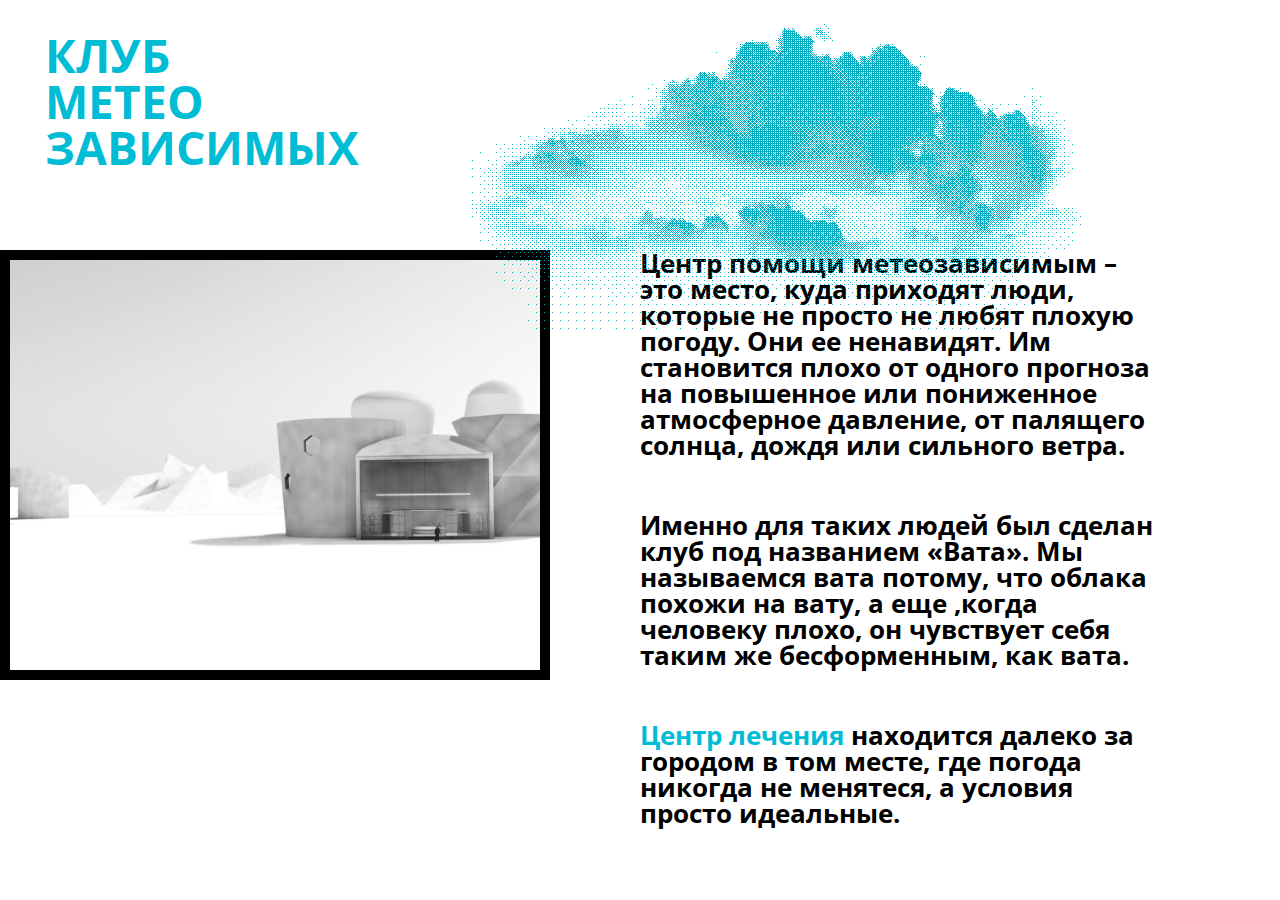
==== mainpage.html @ 96b7094d "started againnn" ====
<!DOCTYPE html>
<html>
  <head>
    <meta charset="utf-8">
    <title>клуб вата</title>
    <link rel="stylesheet" href="stylesheets/style.css">
  </head>
  <body>
    <section class="about">
      <h1>КЛУБ <br>МЕТЕО <br>ЗАВИСИМЫХ</h1>
      <img src="images/cloud.png" alt="" class="cloud">
      <figure></figure>
      <div class="texts">
        <p>Центр помощи метеозависимым – это место, куда приходят люди, которые не просто не любят плохую погоду. Они ее ненавидят.  Им становится плохо от одного прогноза на повышенное или пониженное атмосферное давление, от палящего солнца, дождя или сильного ветра.</p>
        <p>Именно для таких людей был сделан клуб под названием «Вата». Мы называемся вата потому, что облака похожи на вату, а еще ,когда человеку плохо, он чувствует себя таким же бесформенным, как вата.</p>
        <p><a href="">Центр лечения</a> находится далеко за городом в том месте, где погода никогда не менятеся, а условия просто идеальные.</p>
      </div>
    </section>
  </body>
</html>
---- stylesheets/style.css ----
@import 'reset.css';
@import url('https://fonts.googleapis.com/css?family=Open+Sans:400,700&subset=cyrillic');
@import 'font-awesome.css';

/*@import 'main.css';
@import 'top.css';
@import 'plan.css';
@import 'lower.css';*/
@import 'all.css';
@import 'about.css';
@import 'stages.css';
@import 'top_plans.css';
@import 'low_plans.css';
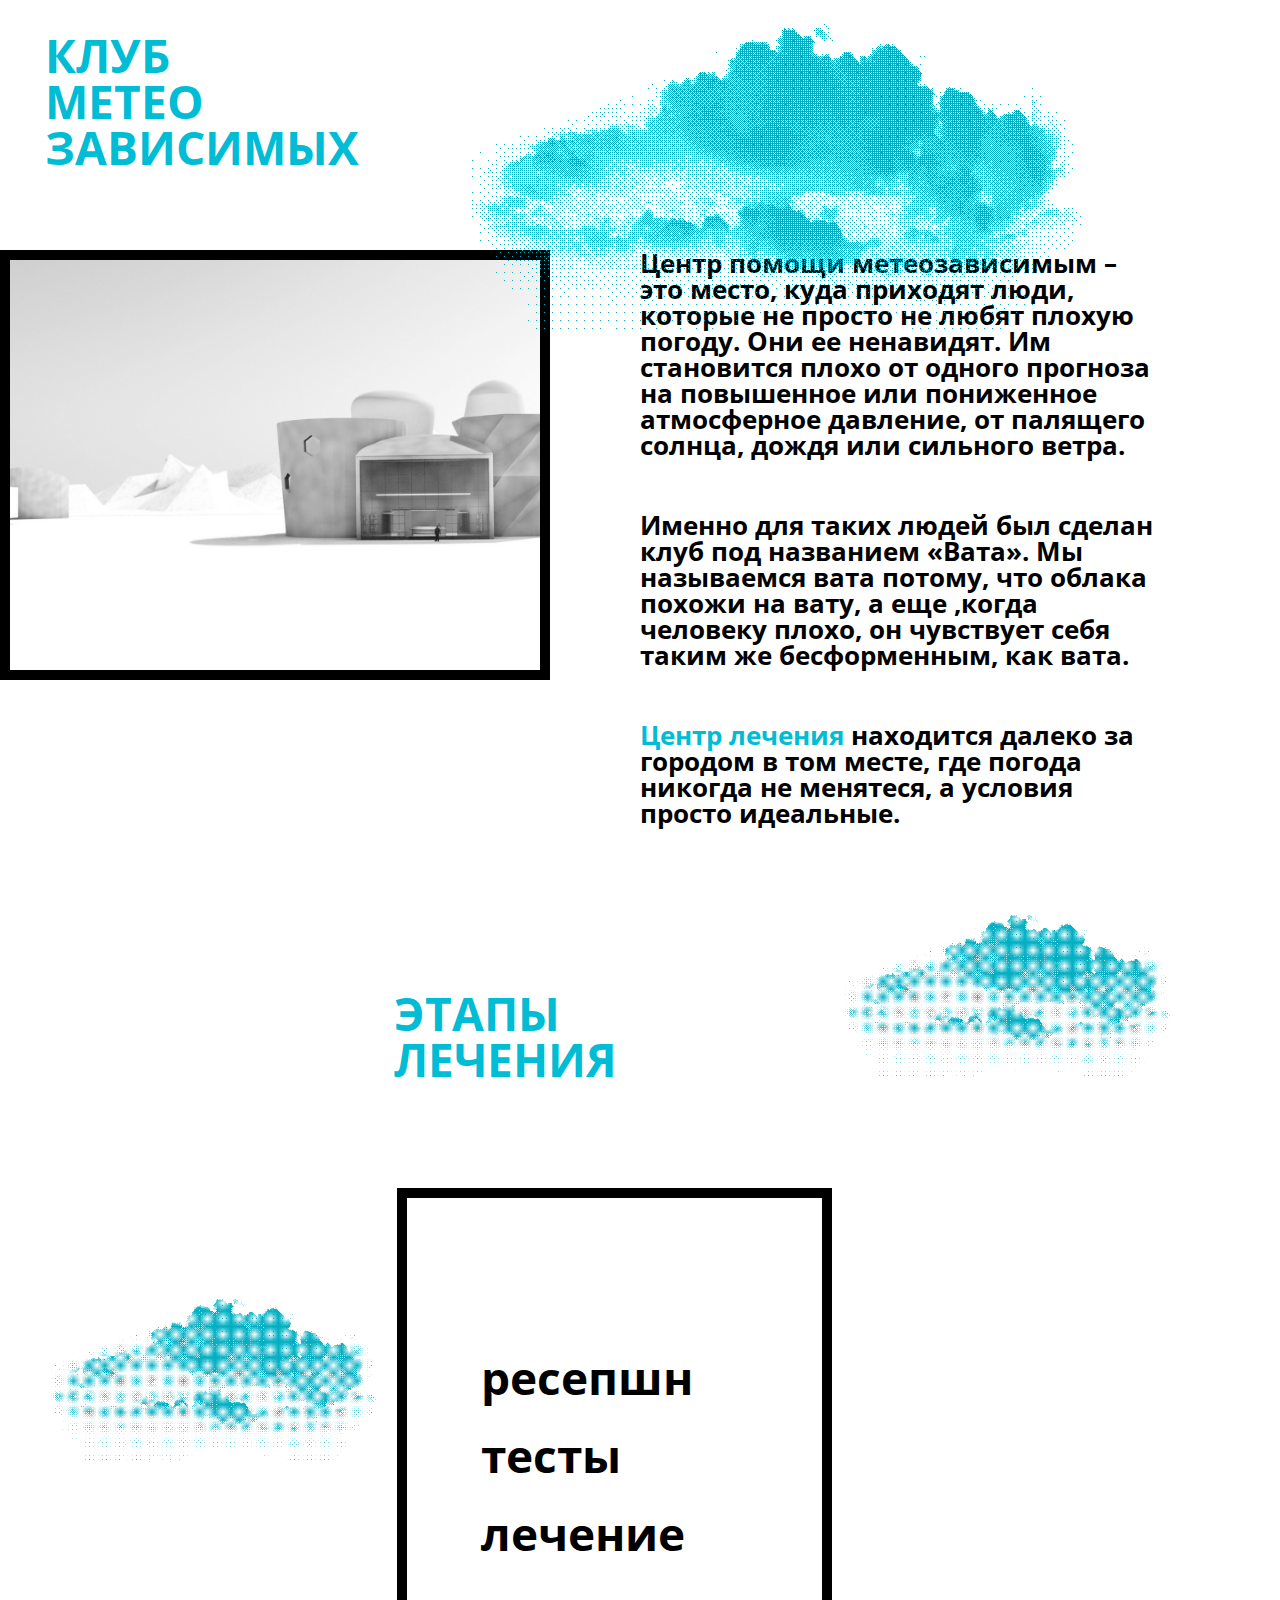
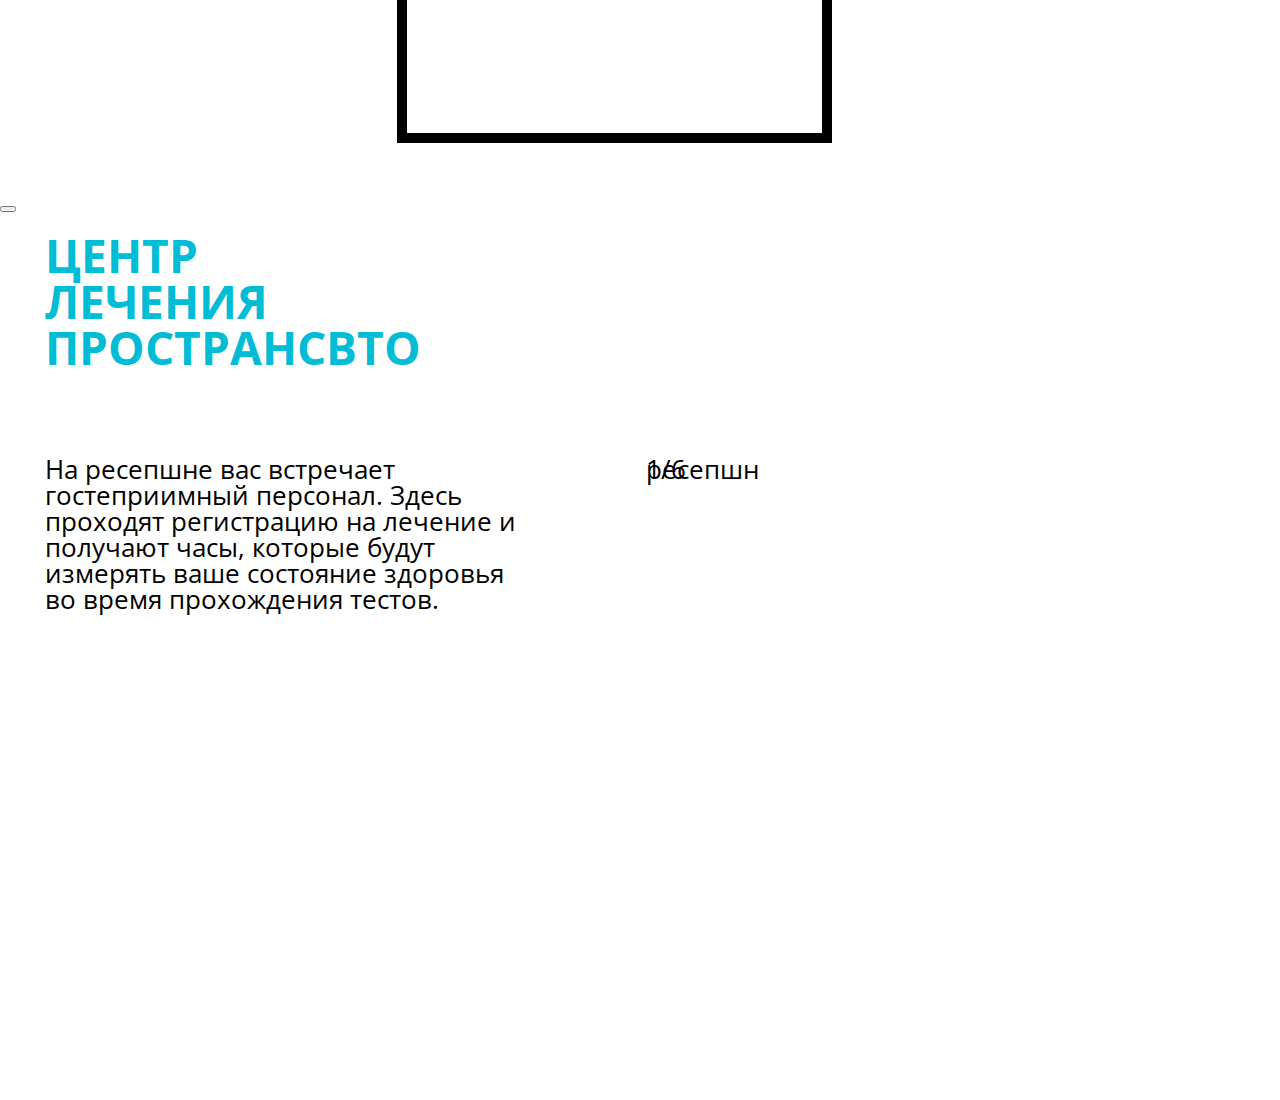
==== commit f8a01e76: "2 sections" ====
--- a/mainpage.html
+++ b/mainpage.html
@@ -4,6 +4,9 @@
     <meta charset="utf-8">
     <title>клуб вата</title>
     <link rel="stylesheet" href="stylesheets/style.css">
+    <script src="javascripts/jquery.js" type="text/javascript"></script>
+    <script src="javascripts/hover.js" type="text/javascript"></script>
+
   </head>
   <body>
     <section class="about">
@@ -16,5 +19,47 @@
         <p><a href="">Центр лечения</a> находится далеко за городом в том месте, где погода никогда не менятеся, а условия просто идеальные.</p>
       </div>
     </section>
+
+    <section class="stages">
+      <h1 class="hStage">ЭТАПЫ <br>ЛЕЧЕНИЯ</h1>
+      <img src="images/cloud.png" alt="" class="cloud">
+      <img src="images/cloud.png" alt="" class="cloud">
+      <div class="stagesSqr">
+        <div>
+          <h1>ресепшн</h1>
+          <h1>
+            тесты
+            <ul>
+              <li>солнце</li>
+              <li>облака</li>
+              <li>дождь</li>
+              <li>буря</li>
+            </ul>
+          </h1>
+          <h1>лечение</h1>
+        </div>
+      </div>
+    </section>
+
+    <section class="top_plans">
+      <h1>ЦЕНТР <br>ЛЕЧЕНИЯ <br>ПРОСТРАНСВТО</h1>
+      <p>На ресепшне вас встречает гостеприимный персонал. Здесь проходят регистрацию на лечение и получают часы, которые будут измерять ваше состояние здоровья во время прохождения тестов.</p>
+      <figure class="plan"></figure>
+      <div class="navTop">
+        <p>1/6</p>
+        <figure class="smallPlan"></figure>
+        <p>ресепшн</p>
+      </div>
+      <div class="gallery">
+        <div class="photosTop">
+          <figure class="reception"></figure>
+          <figure class="sun"></figure>
+          <figure class="clouds"></figure>
+          <figure class="rain"></figure>
+          <figure class="storm"></figure>
+        </div>
+        <button></button>
+      </div>
+    </section>
   </body>
 </html>
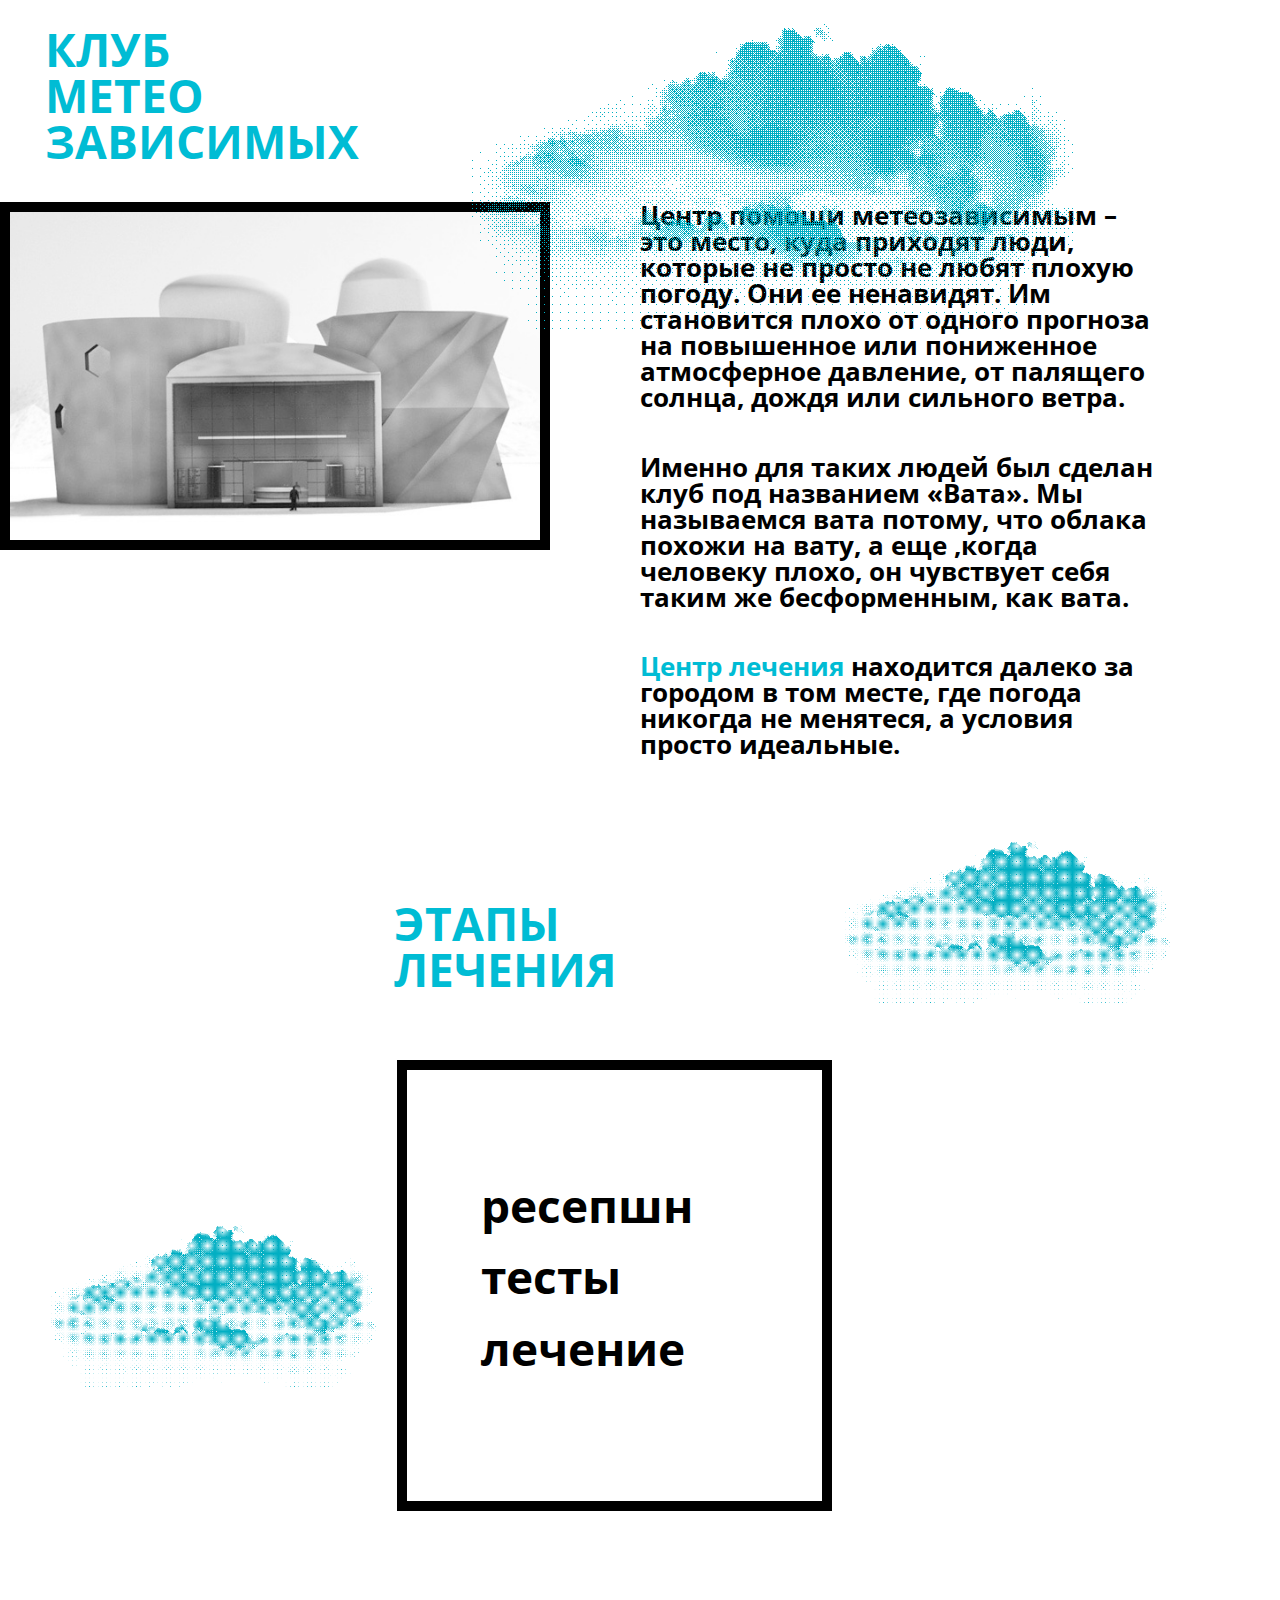
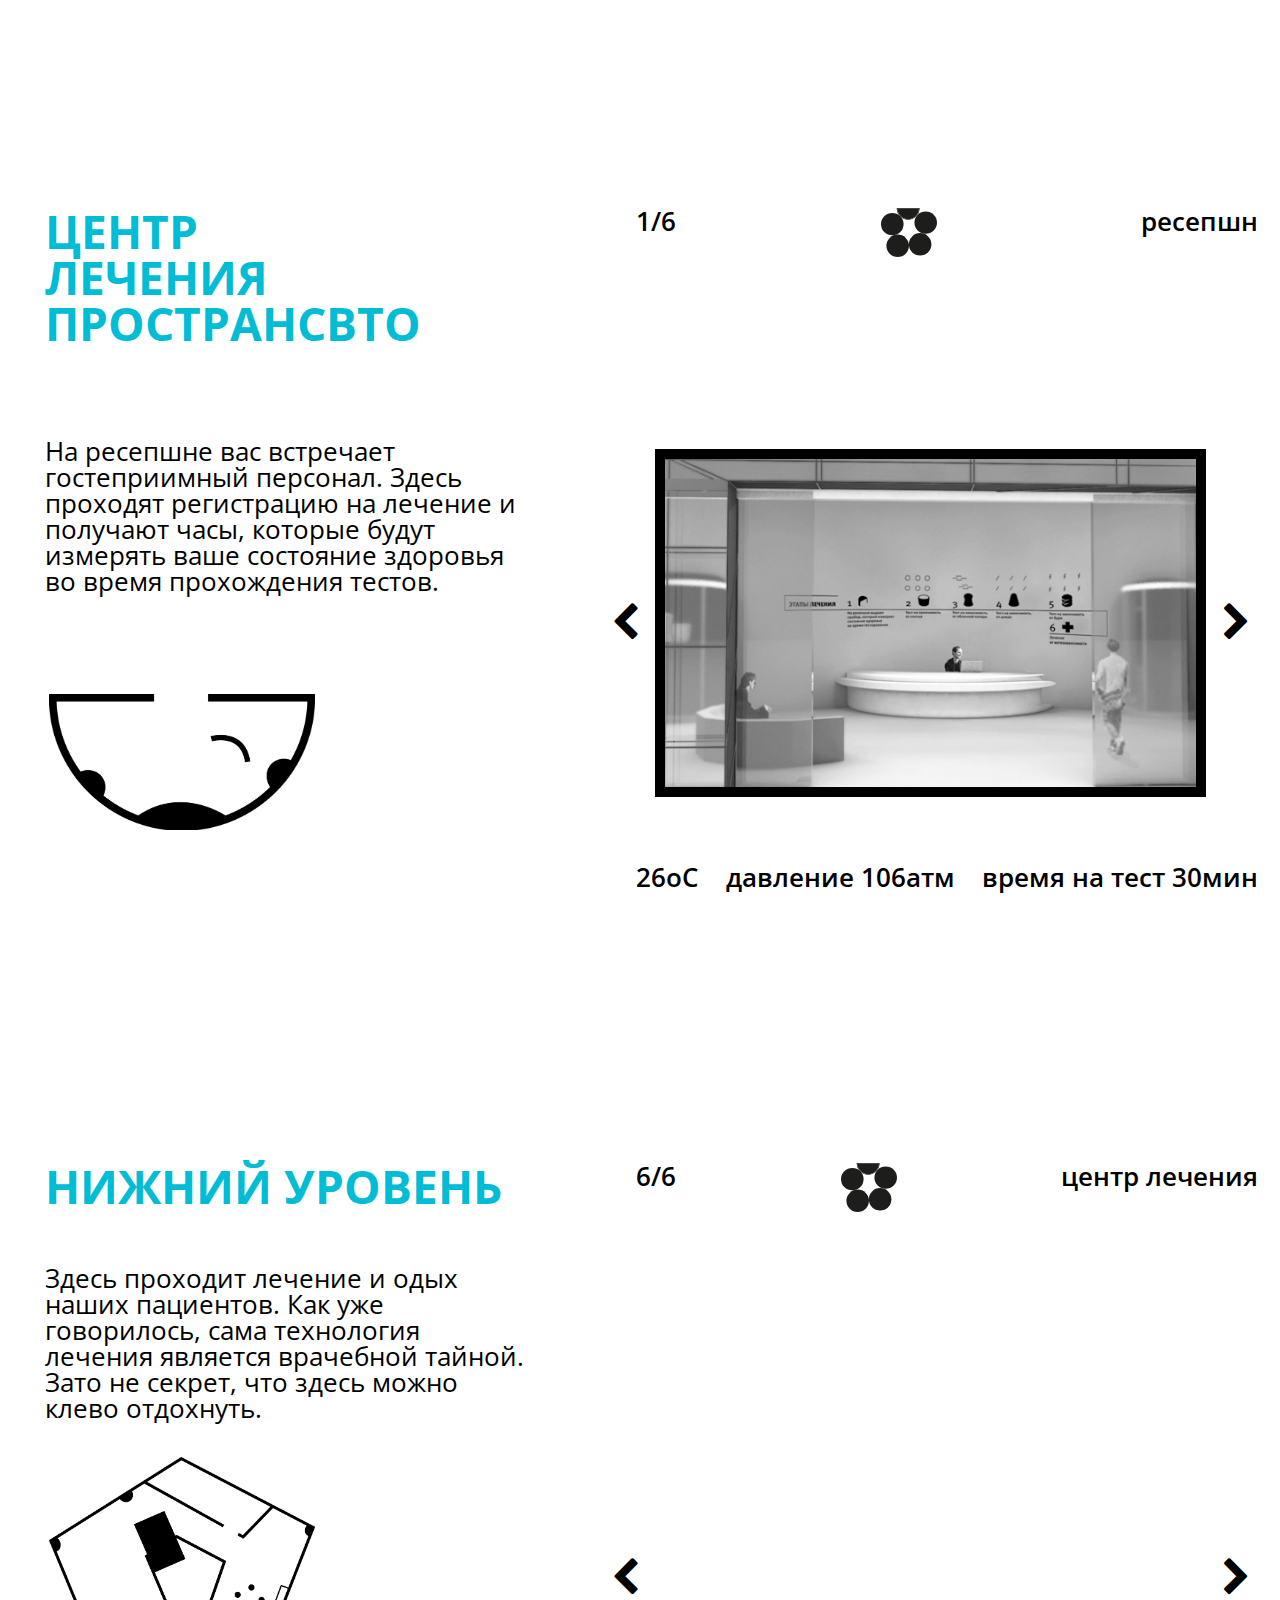
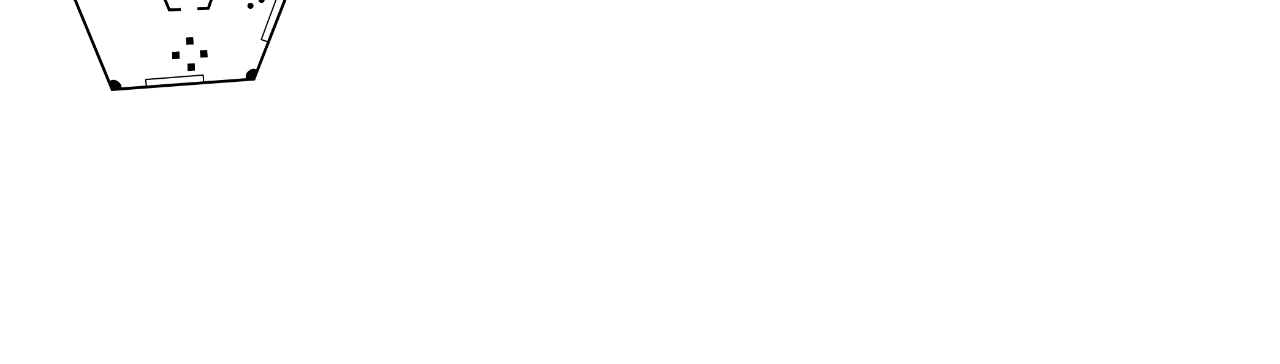
==== commit d3fb113d: "news" ====
--- a/mainpage.html
+++ b/mainpage.html
@@ -44,21 +44,43 @@
     <section class="top_plans">
       <h1>ЦЕНТР <br>ЛЕЧЕНИЯ <br>ПРОСТРАНСВТО</h1>
       <p>На ресепшне вас встречает гостеприимный персонал. Здесь проходят регистрацию на лечение и получают часы, которые будут измерять ваше состояние здоровья во время прохождения тестов.</p>
-      <figure class="plan"></figure>
-      <div class="navTop">
+      <figure class="reception_plan"></figure>
+      <div class="nav top">
         <p>1/6</p>
         <figure class="smallPlan"></figure>
         <p>ресепшн</p>
       </div>
+
       <div class="gallery">
-        <div class="photosTop">
-          <figure class="reception"></figure>
-          <figure class="sun"></figure>
-          <figure class="clouds"></figure>
-          <figure class="rain"></figure>
-          <figure class="storm"></figure>
-        </div>
-        <button></button>
+        <i class="fa fa-chevron-left" aria-hidden="true"></i>
+        <figure class="photosTop"></figure>
+        <i class="fa fa-chevron-right" aria-hidden="true"></i>
+      </div>
+
+      <div class="nav bottom">
+        <p>26оС</p>
+        <p>давление 106атм</p>
+        <p>время на тест 30мин</p>
+      </div>
+    </section>
+
+    <section class="low_plans">
+      <h1>НИЖНИЙ УРОВЕНЬ</h1>
+
+      <p>Здесь проходит лечение и одых наших пациентов. Как уже говорилось, сама технология лечения является врачебной тайной. Зато не секрет, что здесь можно клево отдохнуть.</p>
+
+      <figure class="low_plan"></figure>
+
+      <div class="nav top">
+        <p>6/6</p>
+        <figure class="smallPlanLow"></figure>
+        <p>центр лечения</p>
+      </div>
+
+      <div class="gallery">
+        <i class="fa fa-chevron-left" aria-hidden="true"></i>
+        <figure class="photosLow"></figure>
+        <i class="fa fa-chevron-right" aria-hidden="true"></i>
       </div>
     </section>
   </body>
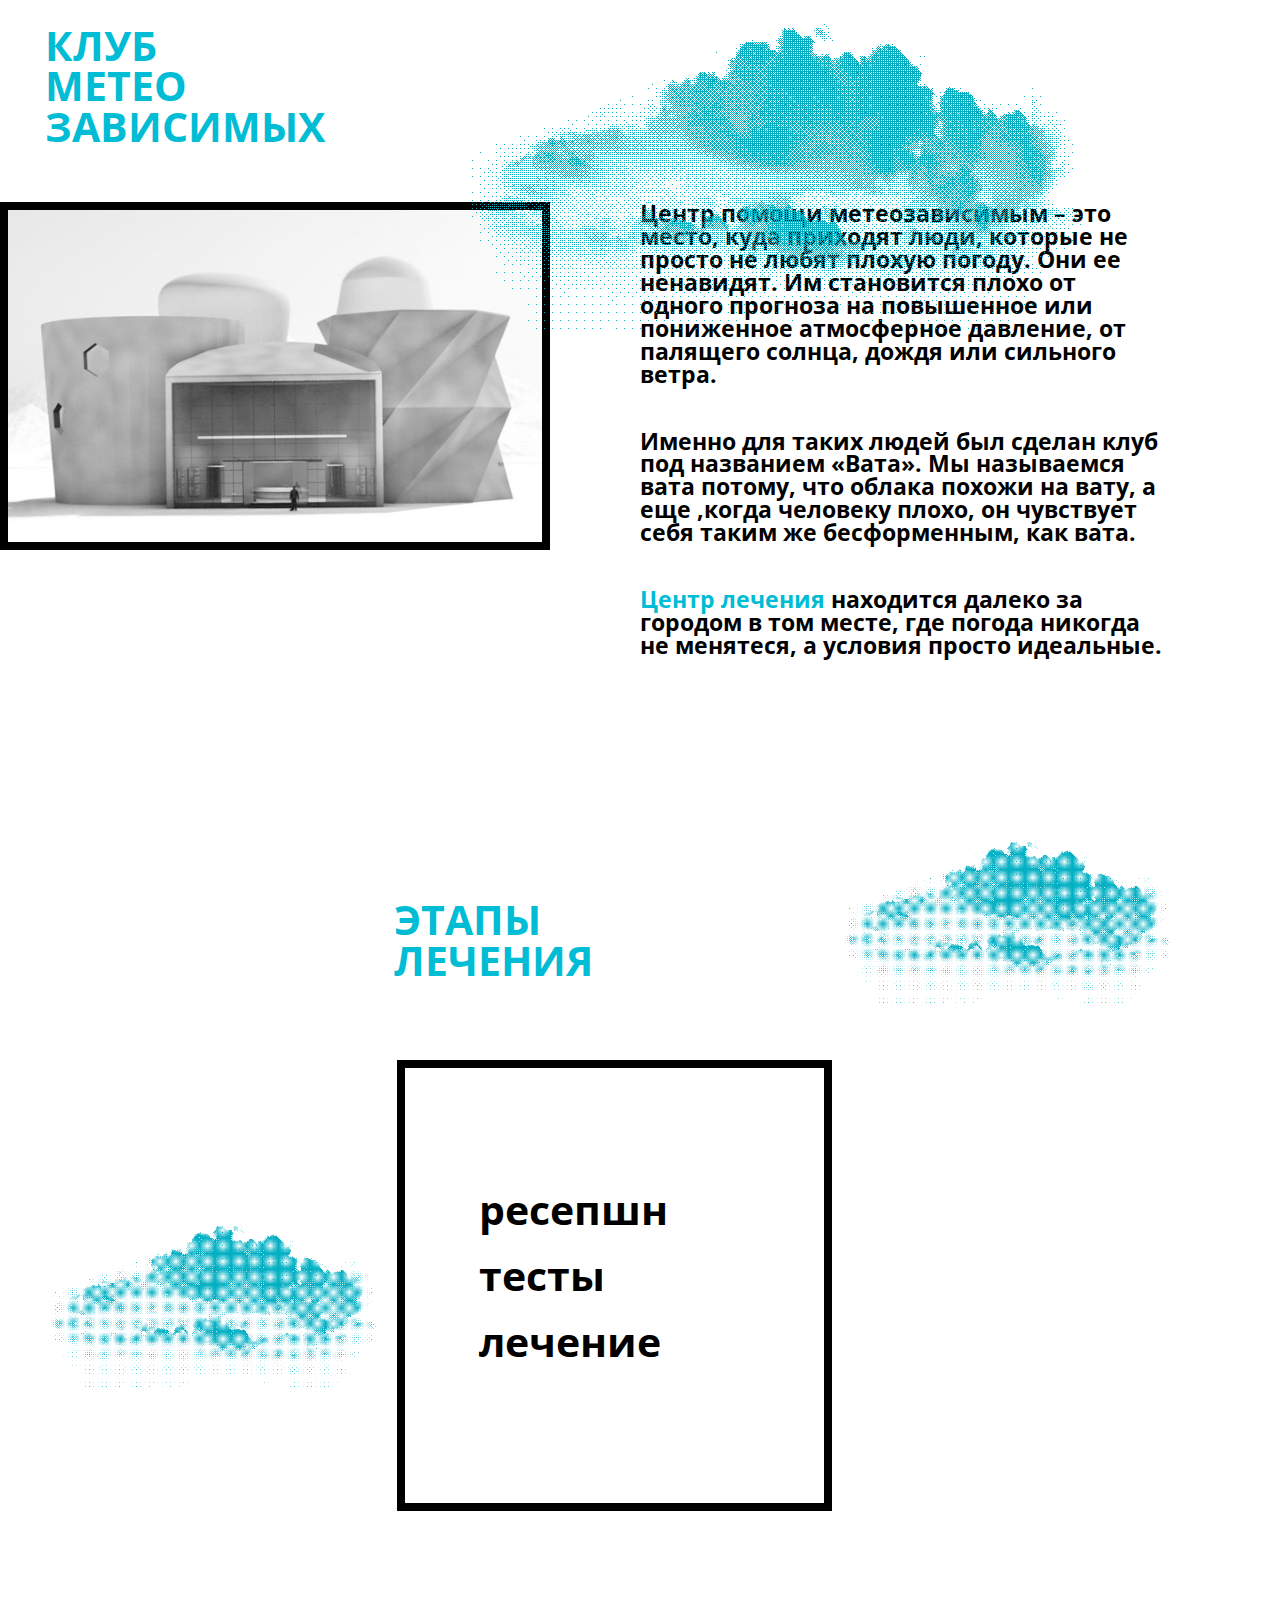
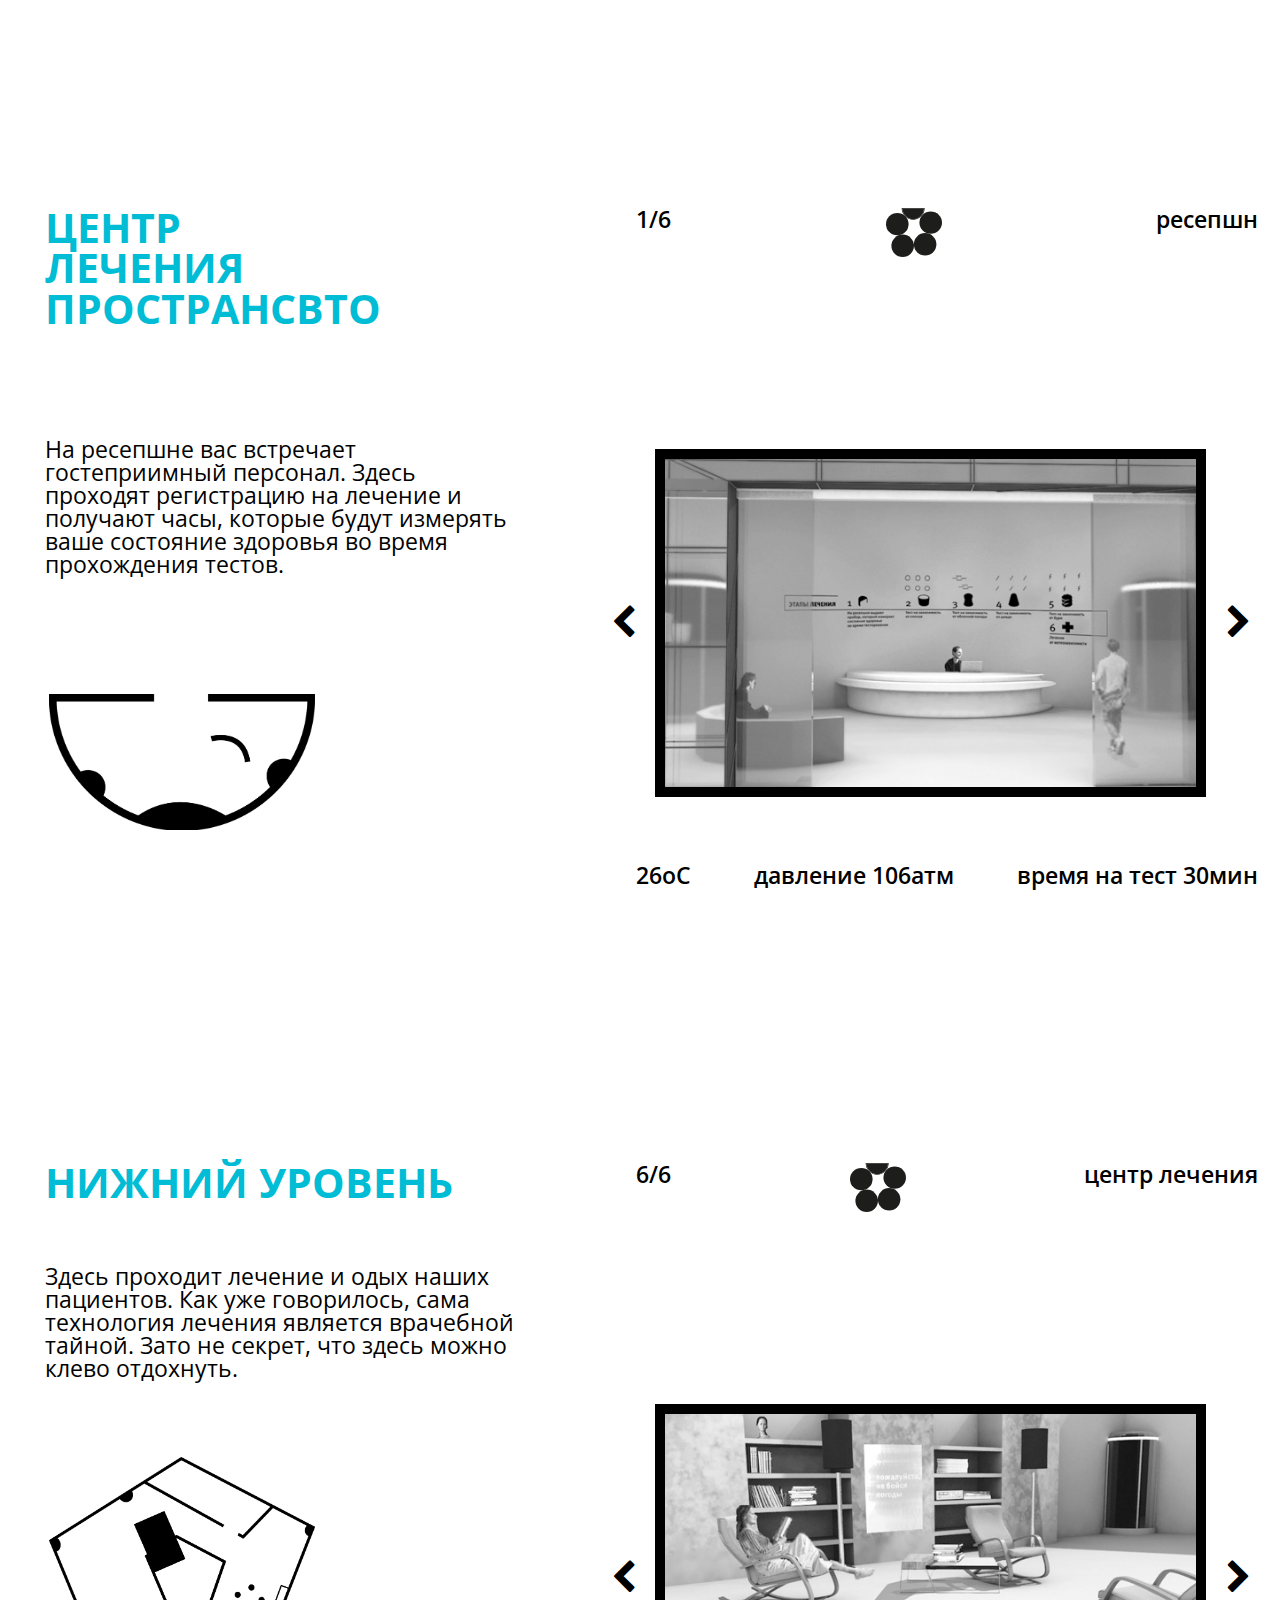
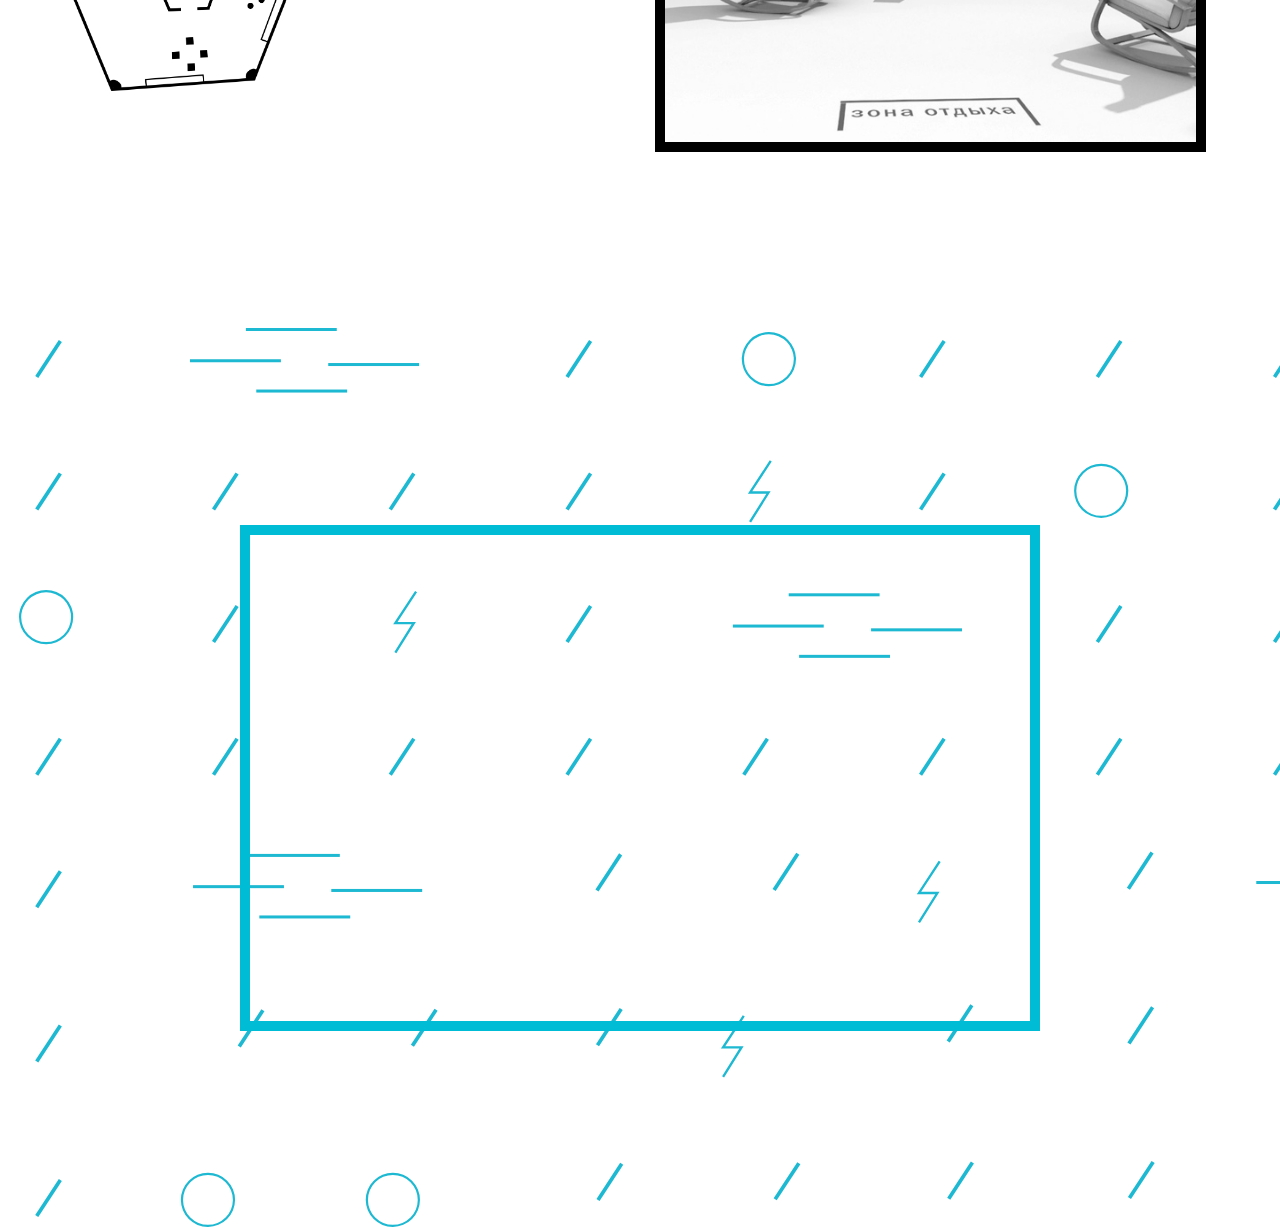
==== commit c82a3075: "only scripts left" ====
--- a/mainpage.html
+++ b/mainpage.html
@@ -83,5 +83,10 @@
         <i class="fa fa-chevron-right" aria-hidden="true"></i>
       </div>
     </section>
+
+    <section class="video">
+      <div class="bg"></div>
+      <iframe src="https://player.vimeo.com/video/210780011?loop=1&color=00BCD4&title=0&portrait=0" width="900" height="506" frameborder="0" webkitallowfullscreen mozallowfullscreen allowfullscreen></iframe>
+    </section>
   </body>
 </html>
